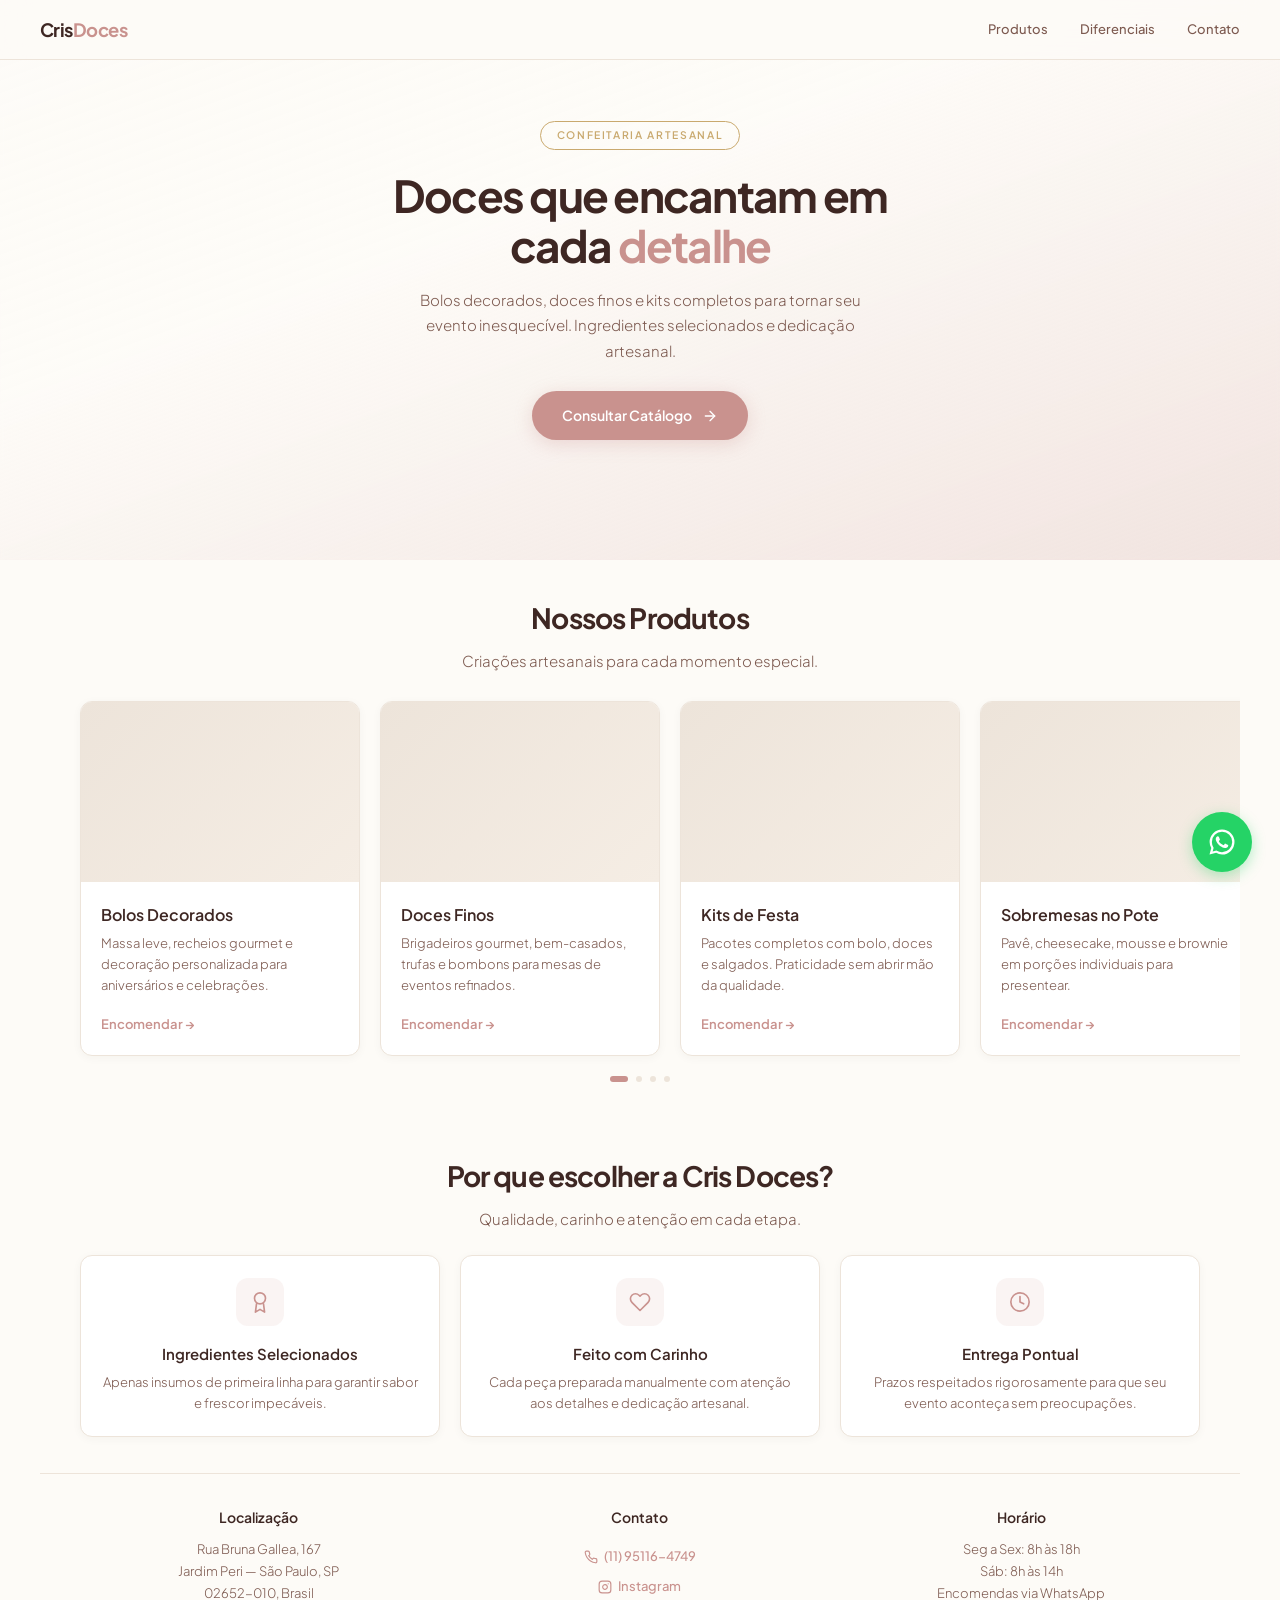
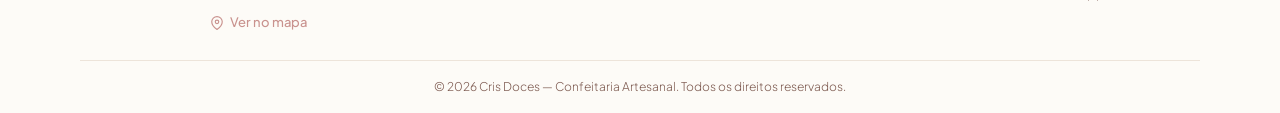
==== cris-doces/index.html @ 8bf7bf31 "feat: landing pages para 4 negócios com deploy Netlify multi-subdomínio - Cris Doces (confeitaria), " ====
<!DOCTYPE html>
<html lang="pt-BR">
<head>
  <meta charset="UTF-8">
  <meta name="viewport" content="width=device-width, initial-scale=1.0">
  <title>Cris Doces — Confeitaria Fina & Artesanal</title>
  <link rel="icon" type="image/svg+xml" href="favicon.svg">
  <meta name="description" content="Bolos decorados, doces finos e kits de festa artesanais. Encomende pelo WhatsApp.">
  <link rel="stylesheet" href="../assets/css/base.css">
  <link rel="stylesheet" href="style.css">
</head>
<body>

  <!-- Header -->
  <header class="cd-header">
    <a href="#" class="cd-logo">Cris<span>Doces</span></a>
    <nav class="cd-nav">
      <a href="#produtos">Produtos</a>
      <a href="#diferenciais">Diferenciais</a>
      <a href="#contato">Contato</a>
    </nav>
    <button class="cd-menu-toggle" aria-label="Menu">
      <span></span><span></span><span></span>
    </button>
  </header>

  <!-- Hero -->
  <section class="cd-hero">
    <div class="cd-hero-bg"></div>
    <div class="cd-hero-overlay"></div>
    <div class="cd-hero-content">
      <span class="cd-hero-tag hero-tag-anim">Confeitaria Artesanal</span>
      <h1 class="hero-title-anim">Doces que encantam em cada <em>detalhe</em></h1>
      <p class="hero-desc-anim">Bolos decorados, doces finos e kits completos para tornar seu evento inesquecível. Ingredientes selecionados e dedicação artesanal.</p>
      <a href="https://wa.me/5511951164749?text=Ol%C3%A1!%20Gostaria%20de%20consultar%20o%20cat%C3%A1logo%20de%20doces%20para%20um%20evento." class="cd-btn hero-cta-anim">
        Consultar Catálogo
        <svg width="16" height="16" viewBox="0 0 24 24" fill="none" stroke="currentColor" stroke-width="2" stroke-linecap="round" stroke-linejoin="round"><path d="M5 12h14"/><path d="m12 5 7 7-7 7"/></svg>
      </a>
    </div>
  </section>

  <!-- Produtos -->
  <section class="cd-section" id="produtos">
    <div class="cd-section-header reveal">
      <h2>Nossos Produtos</h2>
      <p>Criações artesanais para cada momento especial.</p>
    </div>
    <div class="cd-carousel reveal-stagger">

      <article class="cd-card reveal-child">
        <div class="cd-card-img" role="img" aria-label="Bolo decorado"></div>
        <div class="cd-card-body">
          <h3>Bolos Decorados</h3>
          <p>Massa leve, recheios gourmet e decoração personalizada para aniversários e celebrações.</p>
          <a href="https://wa.me/5511951164749?text=Ol%C3%A1!%20Quero%20saber%20mais%20sobre%20bolos%20decorados." class="cd-card-cta">Encomendar &rarr;</a>
        </div>
      </article>

      <article class="cd-card reveal-child">
        <div class="cd-card-img" role="img" aria-label="Doces finos"></div>
        <div class="cd-card-body">
          <h3>Doces Finos</h3>
          <p>Brigadeiros gourmet, bem-casados, trufas e bombons para mesas de eventos refinados.</p>
          <a href="https://wa.me/5511951164749?text=Ol%C3%A1!%20Quero%20saber%20mais%20sobre%20doces%20finos." class="cd-card-cta">Encomendar &rarr;</a>
        </div>
      </article>

      <article class="cd-card reveal-child">
        <div class="cd-card-img" role="img" aria-label="Kit festa"></div>
        <div class="cd-card-body">
          <h3>Kits de Festa</h3>
          <p>Pacotes completos com bolo, doces e salgados. Praticidade sem abrir mão da qualidade.</p>
          <a href="https://wa.me/5511951164749?text=Ol%C3%A1!%20Quero%20saber%20mais%20sobre%20kits%20de%20festa." class="cd-card-cta">Encomendar &rarr;</a>
        </div>
      </article>

      <article class="cd-card reveal-child">
        <div class="cd-card-img" role="img" aria-label="Sobremesas no pote"></div>
        <div class="cd-card-body">
          <h3>Sobremesas no Pote</h3>
          <p>Pavê, cheesecake, mousse e brownie em porções individuais para presentear.</p>
          <a href="https://wa.me/5511951164749?text=Ol%C3%A1!%20Quero%20saber%20mais%20sobre%20sobremesas%20no%20pote." class="cd-card-cta">Encomendar &rarr;</a>
        </div>
      </article>

    </div>
    <div class="cd-carousel-dots"><span></span><span></span><span></span><span></span></div>
  </section>

  <!-- Diferenciais -->
  <section class="cd-section" id="diferenciais">
    <div class="cd-section-header reveal">
      <h2>Por que escolher a Cris Doces?</h2>
      <p>Qualidade, carinho e atenção em cada etapa.</p>
    </div>
    <div class="cd-diff-row reveal-stagger">

      <div class="cd-diff-item reveal-child">
        <div class="cd-diff-icon">
          <!-- Award / Qualidade -->
          <svg viewBox="0 0 24 24"><circle cx="12" cy="8" r="6"/><path d="M8.21 13.89 7 23l5-3 5 3-1.21-9.12"/></svg>
        </div>
        <h3>Ingredientes Selecionados</h3>
        <p>Apenas insumos de primeira linha para garantir sabor e frescor impecáveis.</p>
      </div>

      <div class="cd-diff-item reveal-child">
        <div class="cd-diff-icon">
          <!-- Heart / Carinho -->
          <svg viewBox="0 0 24 24"><path d="M20.84 4.61a5.5 5.5 0 0 0-7.78 0L12 5.67l-1.06-1.06a5.5 5.5 0 0 0-7.78 7.78l1.06 1.06L12 21.23l7.78-7.78 1.06-1.06a5.5 5.5 0 0 0 0-7.78z"/></svg>
        </div>
        <h3>Feito com Carinho</h3>
        <p>Cada peça preparada manualmente com atenção aos detalhes e dedicação artesanal.</p>
      </div>

      <div class="cd-diff-item reveal-child">
        <div class="cd-diff-icon">
          <!-- Clock / Pontualidade -->
          <svg viewBox="0 0 24 24"><circle cx="12" cy="12" r="10"/><polyline points="12 6 12 12 16 14"/></svg>
        </div>
        <h3>Entrega Pontual</h3>
        <p>Prazos respeitados rigorosamente para que seu evento aconteça sem preocupações.</p>
      </div>

    </div>
  </section>

  <!-- Footer -->
  <footer class="cd-footer reveal" id="contato">
    <div class="cd-footer-grid">
      <div class="cd-footer-col">
        <h4>Localização</h4>
        <p>Rua Bruna Gallea, 167<br>Jardim Peri — São Paulo, SP<br>02652-010, Brasil</p>
        <a href="https://www.google.com/maps/search/?api=1&query=Rua+Bruna+Gallea+167+Jardim+Peri+São+Paulo+SP" target="_blank" rel="noopener noreferrer" class="cd-footer-link">
          <svg width="14" height="14" viewBox="0 0 24 24" fill="none" stroke="currentColor" stroke-width="2" stroke-linecap="round" stroke-linejoin="round"><path d="M21 10c0 7-9 13-9 13s-9-6-9-13a9 9 0 0 1 18 0z"/><circle cx="12" cy="10" r="3"/></svg>
          Ver no mapa
        </a>
      </div>
      <div class="cd-footer-col">
        <h4>Contato</h4>
        <a href="https://wa.me/5511951164749?text=Ol%C3%A1!%20Gostaria%20de%20consultar%20o%20cat%C3%A1logo%20de%20doces." class="cd-footer-link">
          <svg width="14" height="14" viewBox="0 0 24 24" fill="none" stroke="currentColor" stroke-width="2" stroke-linecap="round" stroke-linejoin="round"><path d="M22 16.92v3a2 2 0 0 1-2.18 2 19.79 19.79 0 0 1-8.63-3.07 19.5 19.5 0 0 1-6-6 19.79 19.79 0 0 1-3.07-8.67A2 2 0 0 1 4.11 2h3a2 2 0 0 1 2 1.72c.127.96.361 1.903.7 2.81a2 2 0 0 1-.45 2.11L8.09 9.91a16 16 0 0 0 6 6l1.27-1.27a2 2 0 0 1 2.11-.45c.907.339 1.85.573 2.81.7A2 2 0 0 1 22 16.92z"/></svg>
          (11) 95116-4749
        </a>
        <a href="https://www.instagram.com/" target="_blank" rel="noopener noreferrer" class="cd-footer-link">
          <svg width="14" height="14" viewBox="0 0 24 24" fill="none" stroke="currentColor" stroke-width="2" stroke-linecap="round" stroke-linejoin="round"><rect x="2" y="2" width="20" height="20" rx="5" ry="5"/><path d="M16 11.37A4 4 0 1 1 12.63 8 4 4 0 0 1 16 11.37z"/><line x1="17.5" y1="6.5" x2="17.51" y2="6.5"/></svg>
          Instagram
        </a>
      </div>
      <div class="cd-footer-col">
        <h4>Horário</h4>
        <p>Seg a Sex: 8h às 18h<br>Sáb: 8h às 14h<br>Encomendas via WhatsApp</p>
      </div>
    </div>
    <div class="cd-footer-bottom">
      <p>&copy; 2026 Cris Doces — Confeitaria Artesanal. Todos os direitos reservados.</p>
    </div>
  </footer>

  <!-- WhatsApp FAB -->
  <a href="https://wa.me/5511951164749?text=Ol%C3%A1!%20Gostaria%20de%20consultar%20o%20cat%C3%A1logo%20de%20doces%20para%20um%20evento." class="whatsapp-fab" aria-label="Fale conosco pelo WhatsApp" target="_blank" rel="noopener noreferrer">
    <svg viewBox="0 0 32 32" xmlns="http://www.w3.org/2000/svg"><path d="M16.004 2.667A13.24 13.24 0 0 0 2.78 15.89a13.13 13.13 0 0 0 1.768 6.592L2.667 29.333l7.08-1.854A13.24 13.24 0 0 0 16.004 29.333 13.24 13.24 0 0 0 29.333 16.1 13.24 13.24 0 0 0 16.004 2.667Zm0 24.222a10.77 10.77 0 0 1-5.49-1.504l-.394-.234-4.093 1.073 1.093-3.99-.257-.41a10.74 10.74 0 0 1-1.648-5.733A10.8 10.8 0 0 1 16.004 5.11 10.8 10.8 0 0 1 26.89 16.1a10.8 10.8 0 0 1-10.886 10.789Zm5.975-8.072c-.328-.164-1.94-.957-2.241-1.066-.301-.11-.52-.164-.74.164s-.848 1.066-1.04 1.285c-.191.218-.383.246-.711.082a8.96 8.96 0 0 1-2.638-1.628 9.89 9.89 0 0 1-1.825-2.274c-.191-.328-.02-.505.144-.669.147-.147.328-.383.492-.574.164-.191.218-.328.328-.547.11-.218.055-.41-.027-.574-.082-.164-.74-1.784-1.013-2.442-.267-.642-.538-.555-.74-.565-.191-.01-.41-.012-.629-.012a1.21 1.21 0 0 0-.876.41c-.301.328-1.149 1.122-1.149 2.734s1.176 3.174 1.34 3.392c.164.218 2.314 3.533 5.61 4.954.783.339 1.395.54 1.871.692.786.25 1.501.215 2.067.13.63-.094 1.94-.793 2.214-1.558.273-.766.273-1.422.191-1.558-.082-.137-.301-.218-.629-.383Z"/></svg>
  </a>

<script src="../assets/js/animations.js"></script>
<script>
document.querySelector('.cd-menu-toggle').addEventListener('click',function(){
  document.querySelector('.cd-nav').classList.toggle('open');
});
document.querySelectorAll('.cd-nav a').forEach(function(a){
  a.addEventListener('click',function(){document.querySelector('.cd-nav').classList.remove('open');});
});
</script>
</body>
</html>
---- assets/css/base.css ----
/* ===================================================
   base.css — Reset, utilities, WhatsApp FAB
   =================================================== */

*,
*::before,
*::after {
  margin: 0;
  padding: 0;
  box-sizing: border-box;
}

html {
  font-size: 100%;
  scroll-behavior: smooth;
  -webkit-text-size-adjust: 100%;
}

body {
  min-height: 100vh;
  line-height: 1.6;
  -webkit-font-smoothing: antialiased;
  -moz-osx-font-smoothing: grayscale;
  overflow-x: hidden;
}

img,
picture,
video,
svg {
  display: block;
  max-width: 100%;
  height: auto;
}

a {
  text-decoration: none;
  color: inherit;
}

ul, ol {
  list-style: none;
}

button {
  font: inherit;
  cursor: pointer;
  border: none;
  background: none;
}

/* --- WhatsApp Floating Button --- */
.whatsapp-fab {
  position: fixed;
  bottom: 28px;
  right: 28px;
  z-index: 9999;
  display: flex;
  align-items: center;
  justify-content: center;
  width: 60px;
  height: 60px;
  border-radius: 50%;
  background: #25d366;
  box-shadow:
    0 4px 14px rgba(37, 211, 102, 0.35),
    0 0 0 0 rgba(37, 211, 102, 0.4);
  animation: wpp-pulse 2.5s infinite;
  transition: transform 0.25s ease, box-shadow 0.25s ease;
}

.whatsapp-fab:hover {
  transform: translateY(-3px) scale(1.08);
  box-shadow: 0 8px 24px rgba(37, 211, 102, 0.5);
  animation: none;
}

.whatsapp-fab:active {
  transform: translateY(0) scale(0.96);
}

.whatsapp-fab svg {
  width: 30px;
  height: 30px;
  fill: #fff;
}

@keyframes wpp-pulse {
  0%   { box-shadow: 0 4px 14px rgba(37,211,102,.35), 0 0 0 0 rgba(37,211,102,.4); }
  70%  { box-shadow: 0 4px 14px rgba(37,211,102,.35), 0 0 0 14px rgba(37,211,102,0); }
  100% { box-shadow: 0 4px 14px rgba(37,211,102,.35), 0 0 0 0 rgba(37,211,102,0); }
}

@media (max-width: 480px) {
  .whatsapp-fab {
    bottom: 18px;
    right: 18px;
    width: 52px;
    height: 52px;
  }
  .whatsapp-fab svg {
    width: 26px;
    height: 26px;
  }
}

/* --- Scroll Reveal Animations --- */
.reveal {
  opacity: 0;
  transform: translateY(32px);
  transition: opacity 0.7s cubic-bezier(0.16, 1, 0.3, 1),
              transform 0.7s cubic-bezier(0.16, 1, 0.3, 1);
}

.reveal.visible {
  opacity: 1;
  transform: translateY(0);
}

.reveal-child {
  opacity: 0;
  transform: translateY(24px);
  transition: opacity 0.6s cubic-bezier(0.16, 1, 0.3, 1),
              transform 0.6s cubic-bezier(0.16, 1, 0.3, 1);
}

.reveal-child.visible {
  opacity: 1;
  transform: translateY(0);
}

/* --- Hero Entrance --- */
.hero-animate {
  opacity: 0;
  transform: translateY(40px);
  transition: opacity 1s cubic-bezier(0.16, 1, 0.3, 1),
              transform 1s cubic-bezier(0.16, 1, 0.3, 1);
}

.hero-animate .hero-tag-anim {
  opacity: 0;
  transform: translateY(16px) scale(0.9);
  transition: opacity 0.6s 0.3s cubic-bezier(0.16, 1, 0.3, 1),
              transform 0.6s 0.3s cubic-bezier(0.16, 1, 0.3, 1);
}

.hero-animate .hero-title-anim {
  opacity: 0;
  transform: translateY(20px);
  transition: opacity 0.7s 0.5s cubic-bezier(0.16, 1, 0.3, 1),
              transform 0.7s 0.5s cubic-bezier(0.16, 1, 0.3, 1);
}

.hero-animate .hero-desc-anim {
  opacity: 0;
  transform: translateY(16px);
  transition: opacity 0.7s 0.7s cubic-bezier(0.16, 1, 0.3, 1),
              transform 0.7s 0.7s cubic-bezier(0.16, 1, 0.3, 1);
}

.hero-animate .hero-cta-anim {
  opacity: 0;
  transform: translateY(16px);
  transition: opacity 0.6s 0.9s cubic-bezier(0.16, 1, 0.3, 1),
              transform 0.6s 0.9s cubic-bezier(0.16, 1, 0.3, 1);
}

.hero-visible {
  opacity: 1;
  transform: translateY(0);
}

.hero-visible .hero-tag-anim,
.hero-visible .hero-title-anim,
.hero-visible .hero-desc-anim,
.hero-visible .hero-cta-anim {
  opacity: 1;
  transform: translateY(0) scale(1);
}

/* --- Parallax base --- */
[class*="-hero-bg"] {
  will-change: transform;
  transform: scale(1.05);
}

/* --- Prefers reduced motion --- */
@media (prefers-reduced-motion: reduce) {
  .reveal, .reveal-child, .hero-animate,
  .hero-animate .hero-tag-anim,
  .hero-animate .hero-title-anim,
  .hero-animate .hero-desc-anim,
  .hero-animate .hero-cta-anim {
    opacity: 1 !important;
    transform: none !important;
    transition: none !important;
  }
  [class*="-hero-bg"] { transform: none !important; will-change: auto; }
}
---- cris-doces/style.css ----
/* ===================================================
   Cris Doces — Confeitaria Fina & Artesanal
   Font: Plus Jakarta Sans
   Paleta: creme #FDFBF7 · cacau #3E2723 · rosa #C9928E · dourado #C9A96E
   =================================================== */

@import url('https://fonts.googleapis.com/css2?family=Plus+Jakarta+Sans:wght@300;400;500;600;700&display=swap');

:root {
  --cd-bg:        #FDFBF7;
  --cd-surface:   #FFFFFF;
  --cd-text:      #3E2723;
  --cd-text-soft: #7D5A50;
  --cd-accent:    #C9928E;
  --cd-gold:      #C9A96E;
  --cd-border:    #EDE4DA;
  --cd-radius:    12px;
  --cd-font:      'Plus Jakarta Sans', sans-serif;
}

body {
  font-family: var(--cd-font);
  background: var(--cd-bg);
  color: var(--cd-text);
}

/* ─── Header ─── */
.cd-header {
  position: fixed;
  top: 0;
  left: 0;
  right: 0;
  z-index: 200;
  display: flex;
  align-items: center;
  justify-content: space-between;
  padding: 0 40px;
  height: 60px;
  background: rgba(253, 251, 247, 0.82);
  backdrop-filter: blur(16px);
  -webkit-backdrop-filter: blur(16px);
  border-bottom: 1px solid var(--cd-border);
}

.cd-logo {
  font-size: 1.15rem;
  font-weight: 700;
  letter-spacing: -0.03em;
}

.cd-logo span { color: var(--cd-accent); }

.cd-nav { display: flex; gap: 32px; }

.cd-nav a {
  font-size: 0.8125rem;
  font-weight: 500;
  color: var(--cd-text-soft);
  position: relative;
  transition: color 0.25s;
}

.cd-nav a::after {
  content: '';
  position: absolute;
  left: 0;
  bottom: -4px;
  width: 0;
  height: 2px;
  background: var(--cd-accent);
  border-radius: 1px;
  transition: width 0.3s;
}

.cd-nav a:hover { color: var(--cd-text); }
.cd-nav a:hover::after { width: 100%; }

.cd-menu-toggle {
  display: none;
  flex-direction: column;
  gap: 5px;
}

.cd-menu-toggle span {
  display: block;
  width: 22px;
  height: 2px;
  background: var(--cd-text);
  border-radius: 2px;
}

/* ─── Hero ─── */
.cd-hero {
  position: relative;
  aspect-ratio: 16 / 7;
  min-height: 380px;
  display: flex;
  align-items: center;
  justify-content: center;
  overflow: hidden;
}

.cd-hero-bg {
  position: absolute;
  inset: 0;
  background:
    url('https://images.unsplash.com/photo-1558636508-e0db3814bd1d?w=1600&q=80')
    center / cover no-repeat;
}

.cd-hero-overlay {
  position: absolute;
  inset: 0;
  background: linear-gradient(
    160deg,
    rgba(253, 251, 247, 0.93) 0%,
    rgba(253, 251, 247, 0.80) 40%,
    rgba(201, 146, 142, 0.22) 100%
  );
  backdrop-filter: blur(2px);
}

.cd-hero-content {
  position: relative;
  z-index: 2;
  text-align: center;
  padding: 0 24px;
  max-width: 620px;
}

.cd-hero-tag {
  display: inline-block;
  font-size: 0.65rem;
  font-weight: 600;
  text-transform: uppercase;
  letter-spacing: 0.16em;
  color: var(--cd-gold);
  border: 1px solid var(--cd-gold);
  padding: 5px 16px;
  border-radius: 40px;
  margin-bottom: 20px;
}

.cd-hero-content h1 {
  font-size: clamp(1.6rem, 4.5vw, 2.75rem);
  font-weight: 700;
  line-height: 1.15;
  letter-spacing: -0.04em;
  margin-bottom: 16px;
}

.cd-hero-content h1 em {
  font-style: normal;
  color: var(--cd-accent);
}

.cd-hero-content p {
  font-size: 0.9375rem;
  font-weight: 300;
  color: var(--cd-text-soft);
  line-height: 1.7;
  margin-bottom: 28px;
  max-width: 480px;
  margin-left: auto;
  margin-right: auto;
}

.cd-btn {
  display: inline-flex;
  align-items: center;
  gap: 10px;
  padding: 13px 30px;
  font-size: 0.875rem;
  font-weight: 600;
  font-family: var(--cd-font);
  color: #fff;
  background: var(--cd-accent);
  border-radius: 52px;
  box-shadow: 0 4px 18px rgba(201, 146, 142, 0.3);
  transition: all 0.3s;
}

.cd-btn:hover {
  background: #b57f7a;
  transform: translateY(-2px);
  box-shadow: 0 8px 24px rgba(201, 146, 142, 0.4);
}

.cd-btn svg { transition: transform 0.25s; }
.cd-btn:hover svg { transform: translateX(3px); }

/* ─── Sections ─── */
.cd-section {
  padding: 36px 40px;
  max-width: 1200px;
  margin: 0 auto;
}

.cd-section-header {
  text-align: center;
  margin-bottom: 24px;
}

.cd-section-header h2 {
  font-size: 1.75rem;
  font-weight: 700;
  letter-spacing: -0.03em;
  margin-bottom: 8px;
}

.cd-section-header p {
  font-size: 0.9375rem;
  color: var(--cd-text-soft);
  font-weight: 300;
  max-width: 420px;
  margin: 0 auto;
}

/* ─── Carousel ─── */
.cd-carousel {
  display: flex;
  gap: 20px;
  overflow-x: auto;
  scroll-snap-type: x mandatory;
  scroll-padding-left: 40px;
  padding: 4px 40px 12px;
  margin: 0 -40px;
  -webkit-overflow-scrolling: touch;
  scrollbar-width: none;
}

.cd-carousel::-webkit-scrollbar { display: none; }

.cd-card {
  flex: 0 0 280px;
  scroll-snap-align: start;
  background: var(--cd-surface);
  border: 1px solid var(--cd-border);
  border-radius: var(--cd-radius);
  overflow: hidden;
  box-shadow: 0 2px 10px rgba(62, 39, 35, 0.04);
  transition: box-shadow 0.35s, transform 0.3s;
}

.cd-card:hover {
  box-shadow: 0 10px 36px rgba(62, 39, 35, 0.09);
  transform: translateY(-4px);
}

.cd-card:last-child {
  margin-right: 40px;
}

.cd-card-img {
  width: 100%;
  height: 180px;
  object-fit: cover;
  background: linear-gradient(135deg, #EDE4DA 0%, #F5EDE4 100%);
}

.cd-card-body {
  padding: 20px;
}

.cd-card-body h3 {
  font-size: 1rem;
  font-weight: 600;
  margin-bottom: 6px;
}

.cd-card-body p {
  font-size: 0.8125rem;
  color: var(--cd-text-soft);
  font-weight: 300;
  line-height: 1.6;
  margin-bottom: 14px;
}

.cd-card-cta {
  font-size: 0.8125rem;
  font-weight: 600;
  color: var(--cd-accent);
  display: inline-flex;
  align-items: center;
  gap: 6px;
  transition: gap 0.25s;
}

.cd-card-cta:hover { gap: 12px; }

/* Scroll indicator dots */
.cd-carousel-dots {
  display: flex;
  justify-content: center;
  gap: 8px;
  padding-top: 8px;
}

.cd-carousel-dots span {
  width: 6px;
  height: 6px;
  border-radius: 50%;
  background: var(--cd-border);
}

.cd-carousel-dots span:first-child {
  background: var(--cd-accent);
  width: 18px;
  border-radius: 3px;
}

/* ─── Diferenciais Row ─── */
.cd-diff-row {
  display: flex;
  gap: 20px;
}

.cd-diff-item {
  flex: 1;
  min-width: 0;
  background: var(--cd-surface);
  border: 1px solid var(--cd-border);
  border-radius: var(--cd-radius);
  padding: 22px 20px;
  text-align: center;
  box-shadow: 0 2px 10px rgba(62, 39, 35, 0.04);
  transition: border-color 0.3s, box-shadow 0.3s;
}

.cd-diff-item:hover {
  border-color: var(--cd-accent);
  box-shadow: 0 8px 28px rgba(201, 146, 142, 0.10);
}

.cd-diff-icon {
  display: inline-flex;
  align-items: center;
  justify-content: center;
  width: 48px;
  height: 48px;
  border-radius: 12px;
  background: rgba(201, 146, 142, 0.10);
  margin-bottom: 16px;
}

.cd-diff-icon svg {
  width: 22px;
  height: 22px;
  stroke: var(--cd-accent);
  fill: none;
  stroke-width: 1.8;
  stroke-linecap: round;
  stroke-linejoin: round;
}

.cd-diff-item h3 {
  font-size: 0.9375rem;
  font-weight: 600;
  margin-bottom: 6px;
}

.cd-diff-item p {
  font-size: 0.8125rem;
  color: var(--cd-text-soft);
  font-weight: 300;
  line-height: 1.6;
}

/* ─── Footer ─── */
.cd-footer {
  padding: 32px 40px 0;
  max-width: 1200px;
  margin: 0 auto;
  border-top: 1px solid var(--cd-border);
}

.cd-footer-grid {
  display: grid;
  grid-template-columns: repeat(3, 1fr);
  gap: 24px;
  padding-bottom: 24px;
  border-bottom: 1px solid var(--cd-border);
  text-align: center;
}

.cd-footer-col h4 {
  font-size: 0.875rem;
  font-weight: 600;
  margin-bottom: 10px;
}

.cd-footer-col p {
  font-size: 0.8125rem;
  color: var(--cd-text-soft);
  font-weight: 300;
  line-height: 1.7;
}

.cd-footer-link {
  display: inline-flex;
  align-items: center;
  gap: 6px;
  font-size: 0.8125rem;
  font-weight: 500;
  color: var(--cd-accent);
  margin-top: 8px;
  transition: gap 0.2s;
}

.cd-footer-link:hover { gap: 10px; }

.cd-footer-col .cd-footer-link + .cd-footer-link { margin-top: 6px; display: flex; justify-content: center; }

.cd-footer-bottom {
  text-align: center;
  padding: 16px 0;
  font-size: 0.75rem;
  color: var(--cd-text-soft);
  font-weight: 300;
}

@media (max-width: 768px) {
  .cd-footer { padding: 24px 16px 0; }
  .cd-footer-grid { grid-template-columns: 1fr; gap: 20px; }
}

/* ─── Responsivo ─── */
@media (max-width: 900px) {
  .cd-header { padding: 0 20px; }
  .cd-diff-row { flex-direction: column; }
  .cd-section { padding: 32px 20px; }
  .cd-carousel { scroll-padding-left: 20px; padding-left: 20px; padding-right: 20px; margin: 0 -20px; }
  .cd-card:last-child { margin-right: 20px; }
}

@media (max-width: 768px) {
  .cd-nav {
    display: none;
    position: absolute;
    top: 60px;
    left: 0;
    right: 0;
    flex-direction: column;
    background: rgba(253, 251, 247, 0.97);
    backdrop-filter: blur(16px);
    -webkit-backdrop-filter: blur(16px);
    border-bottom: 1px solid var(--cd-border);
    padding: 16px 24px;
    gap: 16px;
  }
  .cd-nav.open { display: flex; }
  .cd-menu-toggle { display: flex; }

  .cd-hero {
    aspect-ratio: auto;
    min-height: 0;
    padding: 100px 20px 48px;
  }

  .cd-hero-content h1 { font-size: 1.5rem; }
  .cd-hero-content p { font-size: 0.875rem; margin-bottom: 20px; }
  .cd-btn { padding: 12px 26px; font-size: 0.8125rem; }

  .cd-section { padding: 28px 16px; }
  .cd-section-header { margin-bottom: 20px; }
  .cd-section-header h2 { font-size: 1.4rem; }
  .cd-card { flex: 0 0 calc(100vw - 48px); }
  .cd-card-img { height: 150px; }
  .cd-carousel { scroll-padding-left: 16px; padding-left: 16px; padding-right: 16px; margin: 0 -16px; gap: 14px; }
  .cd-card:last-child { margin-right: 16px; }
}

@media (max-width: 400px) {
  .cd-header { padding: 0 16px; height: 56px; }
  .cd-hero { padding: 88px 16px 40px; }
  .cd-hero-content h1 { font-size: 1.3rem; }
  .cd-hero-content p { font-size: 0.8125rem; }
  .cd-hero-tag { font-size: 0.6rem; padding: 4px 12px; }
  .cd-btn { padding: 11px 22px; font-size: 0.75rem; }
  .cd-section { padding: 24px 14px; }
  .cd-card { flex: 0 0 calc(100vw - 40px); }
  .cd-card-img { height: 130px; }
  .cd-card-body { padding: 16px; }
}
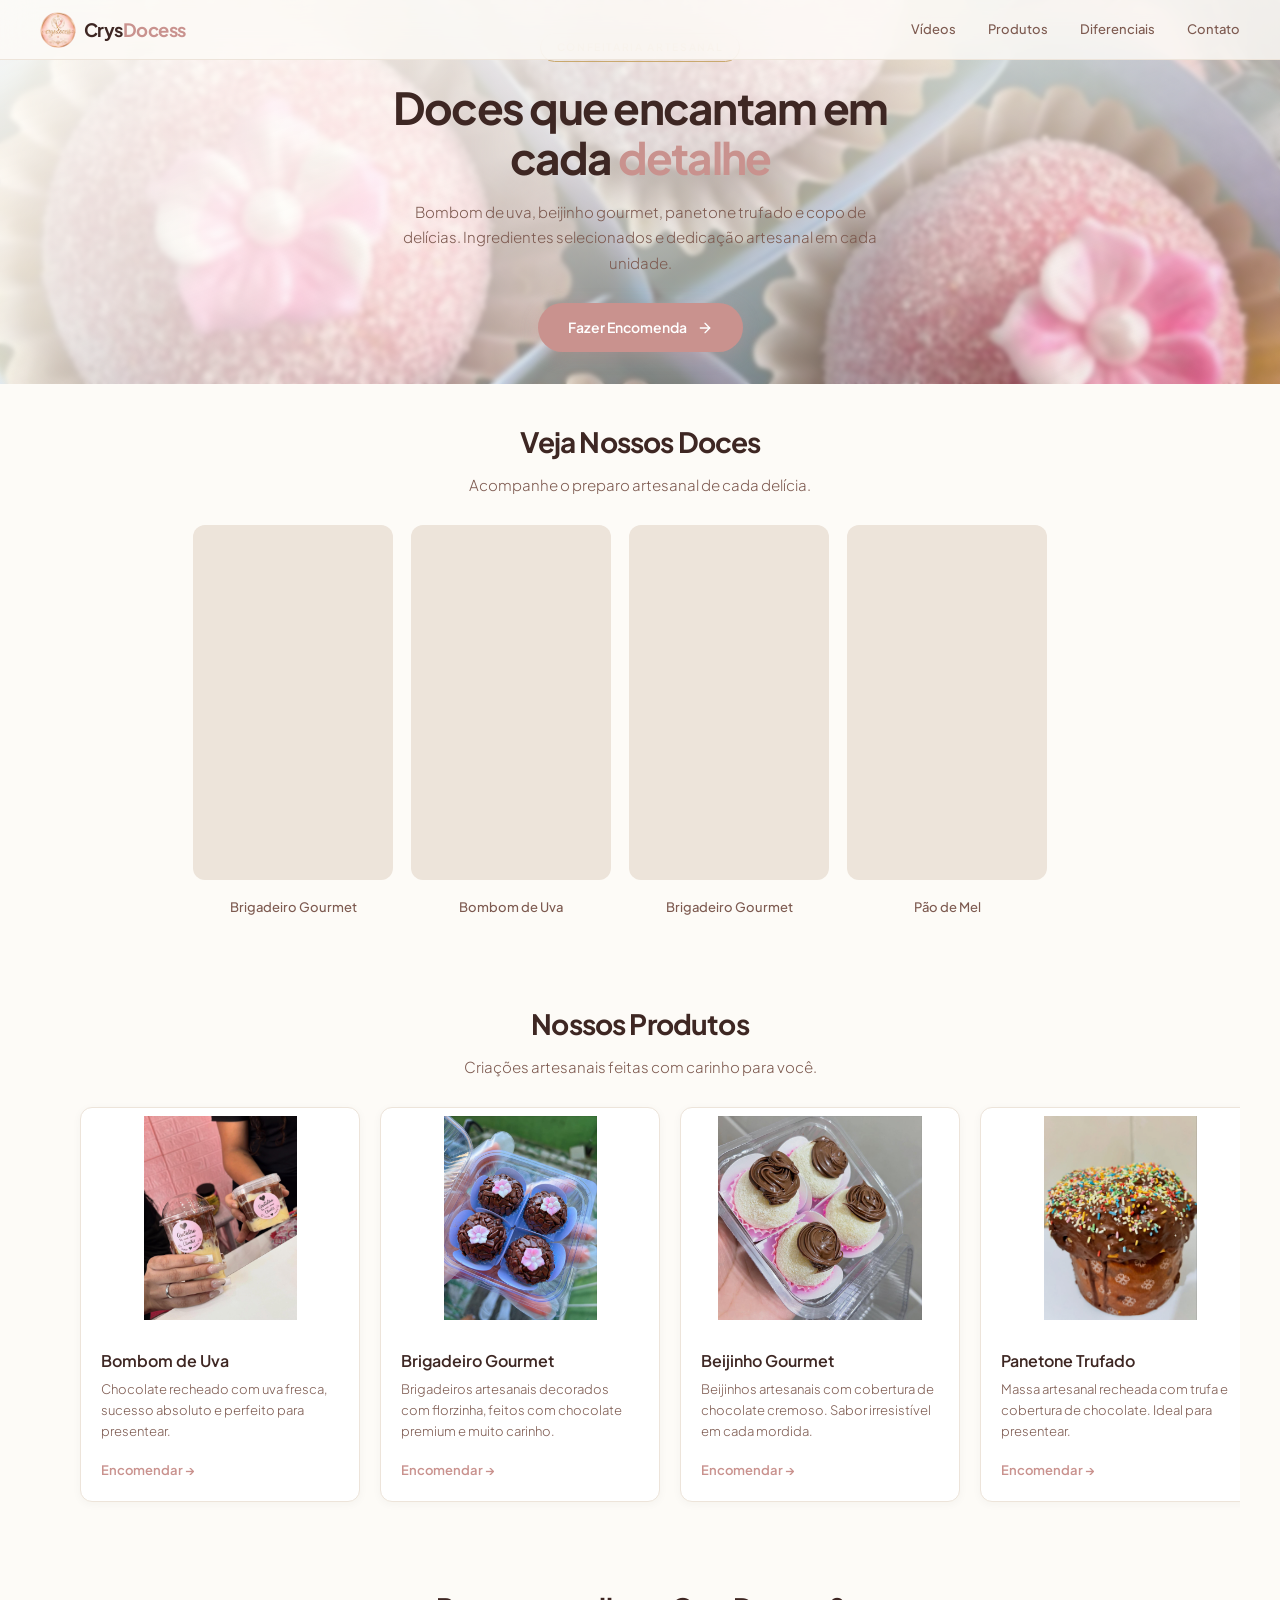
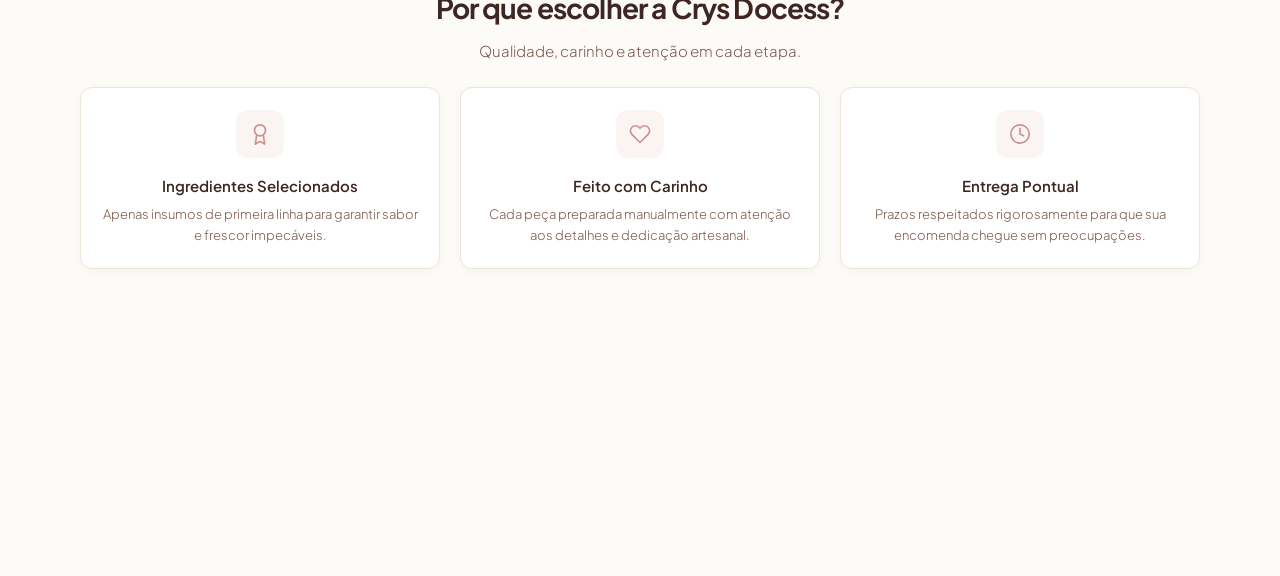
==== commit a7b9123a: "feat: reestruturar pastas, adicionar sliders/vídeos, otimizar hero e FAB - Reorganizar estrutura: cs" ====
--- a/cris-doces/index.html
+++ b/cris-doces/index.html
@@ -3,18 +3,20 @@
 <head>
   <meta charset="UTF-8">
   <meta name="viewport" content="width=device-width, initial-scale=1.0">
-  <title>Cris Doces — Confeitaria Fina & Artesanal</title>
-  <link rel="icon" type="image/svg+xml" href="favicon.svg">
-  <meta name="description" content="Bolos decorados, doces finos e kits de festa artesanais. Encomende pelo WhatsApp.">
+  <title>Crys Docess — Confeitaria Fina & Artesanal</title>
+  <link rel="icon" type="image/jpeg" href="img/logo.jpg">
+  <meta name="description" content="Bombom de uva, beijinho gourmet, panetone trufado e copo de delícias. Doces artesanais sob encomenda pelo WhatsApp.">
+  <script src="../assets/js/gate.js"></script>
   <link rel="stylesheet" href="../assets/css/base.css">
-  <link rel="stylesheet" href="style.css">
+  <link rel="stylesheet" href="css/style.css">
 </head>
 <body>
 
   <!-- Header -->
   <header class="cd-header">
-    <a href="#" class="cd-logo">Cris<span>Doces</span></a>
+    <a href="#" class="cd-logo"><img src="img/logo.jpg" alt="Crys Docess" class="cd-logo-img"><span class="cd-logo-text">Crys<span>Docess</span></span></a>
     <nav class="cd-nav">
+      <a href="#videos">Vídeos</a>
       <a href="#produtos">Produtos</a>
       <a href="#diferenciais">Diferenciais</a>
       <a href="#contato">Contato</a>
@@ -31,11 +33,42 @@
     <div class="cd-hero-content">
       <span class="cd-hero-tag hero-tag-anim">Confeitaria Artesanal</span>
       <h1 class="hero-title-anim">Doces que encantam em cada <em>detalhe</em></h1>
-      <p class="hero-desc-anim">Bolos decorados, doces finos e kits completos para tornar seu evento inesquecível. Ingredientes selecionados e dedicação artesanal.</p>
-      <a href="https://wa.me/5511951164749?text=Ol%C3%A1!%20Gostaria%20de%20consultar%20o%20cat%C3%A1logo%20de%20doces%20para%20um%20evento." class="cd-btn hero-cta-anim">
-        Consultar Catálogo
+      <p class="hero-desc-anim">Bombom de uva, beijinho gourmet, panetone trufado e copo de delícias. Ingredientes selecionados e dedicação artesanal em cada unidade.</p>
+      <a href="https://wa.me/5511951164749?text=Ol%C3%A1!%20Gostaria%20de%20fazer%20uma%20encomenda%20de%20doces." class="cd-btn hero-cta-anim">
+        Fazer Encomenda
         <svg width="16" height="16" viewBox="0 0 24 24" fill="none" stroke="currentColor" stroke-width="2" stroke-linecap="round" stroke-linejoin="round"><path d="M5 12h14"/><path d="m12 5 7 7-7 7"/></svg>
       </a>
+    </div>
+  </section>
+
+  <!-- Vídeos -->
+  <section class="cd-section" id="videos">
+    <div class="cd-section-header reveal">
+      <h2>Veja Nossos Doces</h2>
+      <p>Acompanhe o preparo artesanal de cada delícia.</p>
+    </div>
+    <div class="cd-videos reveal-stagger">
+
+      <div class="cd-video reveal-child">
+        <iframe src="https://www.youtube.com/embed/0udp2c1Vgzw" title="Brigadeiro Gourmet" allow="accelerometer; autoplay; clipboard-write; encrypted-media; gyroscope; picture-in-picture" allowfullscreen></iframe>
+        <span class="cd-video-label">Brigadeiro Gourmet</span>
+      </div>
+
+      <div class="cd-video reveal-child">
+        <iframe src="https://www.youtube.com/embed/eLWP2tI49Hs" title="Bombom de Uva" loading="lazy" allow="accelerometer; autoplay; clipboard-write; encrypted-media; gyroscope; picture-in-picture" allowfullscreen></iframe>
+        <span class="cd-video-label">Bombom de Uva</span>
+      </div>
+
+      <div class="cd-video reveal-child">
+        <iframe src="https://www.youtube.com/embed/DBY2w5030cw" title="Brigadeiro Gourmet" loading="lazy" allow="accelerometer; autoplay; clipboard-write; encrypted-media; gyroscope; picture-in-picture" allowfullscreen></iframe>
+        <span class="cd-video-label">Brigadeiro Gourmet</span>
+      </div>
+
+      <div class="cd-video reveal-child">
+        <iframe src="https://www.youtube.com/embed/8nIrGBagGLY" title="Pão de Mel" loading="lazy" allow="accelerometer; autoplay; clipboard-write; encrypted-media; gyroscope; picture-in-picture" allowfullscreen></iframe>
+        <span class="cd-video-label">Pão de Mel</span>
+      </div>
+
     </div>
   </section>
 
@@ -43,54 +76,63 @@
   <section class="cd-section" id="produtos">
     <div class="cd-section-header reveal">
       <h2>Nossos Produtos</h2>
-      <p>Criações artesanais para cada momento especial.</p>
+      <p>Criações artesanais feitas com carinho para você.</p>
     </div>
     <div class="cd-carousel reveal-stagger">
 
       <article class="cd-card reveal-child">
-        <div class="cd-card-img" role="img" aria-label="Bolo decorado"></div>
-        <div class="cd-card-body">
-          <h3>Bolos Decorados</h3>
-          <p>Massa leve, recheios gourmet e decoração personalizada para aniversários e celebrações.</p>
-          <a href="https://wa.me/5511951164749?text=Ol%C3%A1!%20Quero%20saber%20mais%20sobre%20bolos%20decorados." class="cd-card-cta">Encomendar &rarr;</a>
-        </div>
-      </article>
-
-      <article class="cd-card reveal-child">
-        <div class="cd-card-img" role="img" aria-label="Doces finos"></div>
-        <div class="cd-card-body">
-          <h3>Doces Finos</h3>
-          <p>Brigadeiros gourmet, bem-casados, trufas e bombons para mesas de eventos refinados.</p>
-          <a href="https://wa.me/5511951164749?text=Ol%C3%A1!%20Quero%20saber%20mais%20sobre%20doces%20finos." class="cd-card-cta">Encomendar &rarr;</a>
-        </div>
-      </article>
-
-      <article class="cd-card reveal-child">
-        <div class="cd-card-img" role="img" aria-label="Kit festa"></div>
-        <div class="cd-card-body">
-          <h3>Kits de Festa</h3>
-          <p>Pacotes completos com bolo, doces e salgados. Praticidade sem abrir mão da qualidade.</p>
-          <a href="https://wa.me/5511951164749?text=Ol%C3%A1!%20Quero%20saber%20mais%20sobre%20kits%20de%20festa." class="cd-card-cta">Encomendar &rarr;</a>
-        </div>
-      </article>
-
-      <article class="cd-card reveal-child">
-        <div class="cd-card-img" role="img" aria-label="Sobremesas no pote"></div>
-        <div class="cd-card-body">
-          <h3>Sobremesas no Pote</h3>
-          <p>Pavê, cheesecake, mousse e brownie em porções individuais para presentear.</p>
-          <a href="https://wa.me/5511951164749?text=Ol%C3%A1!%20Quero%20saber%20mais%20sobre%20sobremesas%20no%20pote." class="cd-card-cta">Encomendar &rarr;</a>
-        </div>
-      </article>
-
-    </div>
-    <div class="cd-carousel-dots"><span></span><span></span><span></span><span></span></div>
+        <div class="cd-card-img" role="img" aria-label="Bombom de uva"></div>
+        <div class="cd-card-body">
+          <h3>Bombom de Uva</h3>
+          <p>Chocolate recheado com uva fresca, sucesso absoluto e perfeito para presentear.</p>
+          <a href="https://wa.me/5511951164749?text=Ol%C3%A1!%20Quero%20saber%20mais%20sobre%20bombom%20de%20uva." class="cd-card-cta">Encomendar &rarr;</a>
+        </div>
+      </article>
+
+      <article class="cd-card reveal-child">
+        <div class="cd-card-img" role="img" aria-label="Brigadeiro gourmet"></div>
+        <div class="cd-card-body">
+          <h3>Brigadeiro Gourmet</h3>
+          <p>Brigadeiros artesanais decorados com florzinha, feitos com chocolate premium e muito carinho.</p>
+          <a href="https://wa.me/5511951164749?text=Ol%C3%A1!%20Quero%20saber%20mais%20sobre%20brigadeiro%20gourmet." class="cd-card-cta">Encomendar &rarr;</a>
+        </div>
+      </article>
+
+      <article class="cd-card reveal-child">
+        <div class="cd-card-img" role="img" aria-label="Beijinho gourmet"></div>
+        <div class="cd-card-body">
+          <h3>Beijinho Gourmet</h3>
+          <p>Beijinhos artesanais com cobertura de chocolate cremoso. Sabor irresistível em cada mordida.</p>
+          <a href="https://wa.me/5511951164749?text=Ol%C3%A1!%20Quero%20saber%20mais%20sobre%20beijinho%20gourmet." class="cd-card-cta">Encomendar &rarr;</a>
+        </div>
+      </article>
+
+      <article class="cd-card reveal-child">
+        <div class="cd-card-img" role="img" aria-label="Panetone trufado"></div>
+        <div class="cd-card-body">
+          <h3>Panetone Trufado</h3>
+          <p>Massa artesanal recheada com trufa e cobertura de chocolate. Ideal para presentear.</p>
+          <a href="https://wa.me/5511951164749?text=Ol%C3%A1!%20Quero%20saber%20mais%20sobre%20panetone%20trufado." class="cd-card-cta">Encomendar &rarr;</a>
+        </div>
+      </article>
+
+      <article class="cd-card reveal-child">
+        <div class="cd-card-img" role="img" aria-label="Copo de delícias"></div>
+        <div class="cd-card-body">
+          <h3>Copo de Delícias</h3>
+          <p>Camadas generosas de chocolate e creme no copo, prontas para saborear. Perfeito para presentear.</p>
+          <a href="https://wa.me/5511951164749?text=Ol%C3%A1!%20Quero%20saber%20mais%20sobre%20copo%20de%20del%C3%ADcias." class="cd-card-cta">Encomendar &rarr;</a>
+        </div>
+      </article>
+
+    </div>
+    <div class="cd-carousel-dots"><span></span><span></span><span></span><span></span><span></span></div>
   </section>
 
   <!-- Diferenciais -->
   <section class="cd-section" id="diferenciais">
     <div class="cd-section-header reveal">
-      <h2>Por que escolher a Cris Doces?</h2>
+      <h2>Por que escolher a Crys Docess?</h2>
       <p>Qualidade, carinho e atenção em cada etapa.</p>
     </div>
     <div class="cd-diff-row reveal-stagger">
@@ -119,7 +161,7 @@
           <svg viewBox="0 0 24 24"><circle cx="12" cy="12" r="10"/><polyline points="12 6 12 12 16 14"/></svg>
         </div>
         <h3>Entrega Pontual</h3>
-        <p>Prazos respeitados rigorosamente para que seu evento aconteça sem preocupações.</p>
+        <p>Prazos respeitados rigorosamente para que sua encomenda chegue sem preocupações.</p>
       </div>
 
     </div>
@@ -142,9 +184,9 @@
           <svg width="14" height="14" viewBox="0 0 24 24" fill="none" stroke="currentColor" stroke-width="2" stroke-linecap="round" stroke-linejoin="round"><path d="M22 16.92v3a2 2 0 0 1-2.18 2 19.79 19.79 0 0 1-8.63-3.07 19.5 19.5 0 0 1-6-6 19.79 19.79 0 0 1-3.07-8.67A2 2 0 0 1 4.11 2h3a2 2 0 0 1 2 1.72c.127.96.361 1.903.7 2.81a2 2 0 0 1-.45 2.11L8.09 9.91a16 16 0 0 0 6 6l1.27-1.27a2 2 0 0 1 2.11-.45c.907.339 1.85.573 2.81.7A2 2 0 0 1 22 16.92z"/></svg>
           (11) 95116-4749
         </a>
-        <a href="https://www.instagram.com/" target="_blank" rel="noopener noreferrer" class="cd-footer-link">
+        <a href="https://www.instagram.com/crys.docess?igsh=MXhsM2FiZXRyMGtseQ==" target="_blank" rel="noopener noreferrer" class="cd-footer-link">
           <svg width="14" height="14" viewBox="0 0 24 24" fill="none" stroke="currentColor" stroke-width="2" stroke-linecap="round" stroke-linejoin="round"><rect x="2" y="2" width="20" height="20" rx="5" ry="5"/><path d="M16 11.37A4 4 0 1 1 12.63 8 4 4 0 0 1 16 11.37z"/><line x1="17.5" y1="6.5" x2="17.51" y2="6.5"/></svg>
-          Instagram
+          @crys.docess
         </a>
       </div>
       <div class="cd-footer-col">
@@ -153,12 +195,12 @@
       </div>
     </div>
     <div class="cd-footer-bottom">
-      <p>&copy; 2026 Cris Doces — Confeitaria Artesanal. Todos os direitos reservados.</p>
+      <p>&copy; 2026 Crys Docess — Confeitaria Artesanal. Todos os direitos reservados.</p>
     </div>
   </footer>
 
   <!-- WhatsApp FAB -->
-  <a href="https://wa.me/5511951164749?text=Ol%C3%A1!%20Gostaria%20de%20consultar%20o%20cat%C3%A1logo%20de%20doces%20para%20um%20evento." class="whatsapp-fab" aria-label="Fale conosco pelo WhatsApp" target="_blank" rel="noopener noreferrer">
+  <a href="https://wa.me/5511951164749?text=Ol%C3%A1!%20Gostaria%20de%20fazer%20uma%20encomenda%20de%20doces." class="whatsapp-fab" aria-label="Fale conosco pelo WhatsApp" target="_blank" rel="noopener noreferrer">
     <svg viewBox="0 0 32 32" xmlns="http://www.w3.org/2000/svg"><path d="M16.004 2.667A13.24 13.24 0 0 0 2.78 15.89a13.13 13.13 0 0 0 1.768 6.592L2.667 29.333l7.08-1.854A13.24 13.24 0 0 0 16.004 29.333 13.24 13.24 0 0 0 29.333 16.1 13.24 13.24 0 0 0 16.004 2.667Zm0 24.222a10.77 10.77 0 0 1-5.49-1.504l-.394-.234-4.093 1.073 1.093-3.99-.257-.41a10.74 10.74 0 0 1-1.648-5.733A10.8 10.8 0 0 1 16.004 5.11 10.8 10.8 0 0 1 26.89 16.1a10.8 10.8 0 0 1-10.886 10.789Zm5.975-8.072c-.328-.164-1.94-.957-2.241-1.066-.301-.11-.52-.164-.74.164s-.848 1.066-1.04 1.285c-.191.218-.383.246-.711.082a8.96 8.96 0 0 1-2.638-1.628 9.89 9.89 0 0 1-1.825-2.274c-.191-.328-.02-.505.144-.669.147-.147.328-.383.492-.574.164-.191.218-.328.328-.547.11-.218.055-.41-.027-.574-.082-.164-.74-1.784-1.013-2.442-.267-.642-.538-.555-.74-.565-.191-.01-.41-.012-.629-.012a1.21 1.21 0 0 0-.876.41c-.301.328-1.149 1.122-1.149 2.734s1.176 3.174 1.34 3.392c.164.218 2.314 3.533 5.61 4.954.783.339 1.395.54 1.871.692.786.25 1.501.215 2.067.13.63-.094 1.94-.793 2.214-1.558.273-.766.273-1.422.191-1.558-.082-.137-.301-.218-.629-.383Z"/></svg>
   </a>
 
--- a/assets/css/base.css
+++ b/assets/css/base.css
@@ -66,7 +66,14 @@
     0 4px 14px rgba(37, 211, 102, 0.35),
     0 0 0 0 rgba(37, 211, 102, 0.4);
   animation: wpp-pulse 2.5s infinite;
-  transition: transform 0.25s ease, box-shadow 0.25s ease;
+  transition: transform 0.25s ease, box-shadow 0.25s ease, opacity 0.4s ease;
+  opacity: 0;
+  pointer-events: none;
+}
+
+.whatsapp-fab.fab-visible {
+  opacity: 1;
+  pointer-events: auto;
 }
 
 .whatsapp-fab:hover {
--- a/cris-doces/css/style.css
+++ b/cris-doces/css/style.css
@@ -0,0 +1,562 @@
+/* ===================================================
+   Crys Docess — Confeitaria Fina & Artesanal
+   Font: Plus Jakarta Sans
+   Paleta: creme #FDFBF7 · cacau #3E2723 · rosa #C9928E · dourado #C9A96E
+   =================================================== */
+
+@import url('https://fonts.googleapis.com/css2?family=Plus+Jakarta+Sans:wght@300;400;500;600;700&display=swap');
+
+:root {
+  --cd-bg:        #FDFBF7;
+  --cd-surface:   #FFFFFF;
+  --cd-text:      #3E2723;
+  --cd-text-soft: #7D5A50;
+  --cd-accent:    #C9928E;
+  --cd-gold:      #C9A96E;
+  --cd-border:    #EDE4DA;
+  --cd-radius:    12px;
+  --cd-font:      'Plus Jakarta Sans', sans-serif;
+}
+
+body {
+  font-family: var(--cd-font);
+  background: var(--cd-bg);
+  color: var(--cd-text);
+}
+
+/* ─── Header ─── */
+.cd-header {
+  position: fixed;
+  top: 0;
+  left: 0;
+  right: 0;
+  z-index: 200;
+  display: flex;
+  align-items: center;
+  justify-content: space-between;
+  padding: 0 40px;
+  height: 60px;
+  background: rgba(253, 251, 247, 0.82);
+  backdrop-filter: blur(16px);
+  -webkit-backdrop-filter: blur(16px);
+  border-bottom: 1px solid var(--cd-border);
+}
+
+.cd-logo {
+  font-size: 1.15rem;
+  font-weight: 700;
+  letter-spacing: -0.03em;
+  display: flex;
+  align-items: center;
+  gap: 8px;
+  white-space: nowrap;
+}
+
+.cd-logo-img {
+  width: 36px;
+  height: 36px;
+  border-radius: 50%;
+  object-fit: cover;
+}
+
+.cd-logo-text span { color: var(--cd-accent); }
+
+.cd-nav { display: flex; gap: 32px; }
+
+.cd-nav a {
+  font-size: 0.8125rem;
+  font-weight: 500;
+  color: var(--cd-text-soft);
+  position: relative;
+  transition: color 0.25s;
+}
+
+.cd-nav a::after {
+  content: '';
+  position: absolute;
+  left: 0;
+  bottom: -4px;
+  width: 0;
+  height: 2px;
+  background: var(--cd-accent);
+  border-radius: 1px;
+  transition: width 0.3s;
+}
+
+.cd-nav a:hover { color: var(--cd-text); }
+.cd-nav a:hover::after { width: 100%; }
+
+.cd-menu-toggle {
+  display: none;
+  flex-direction: column;
+  gap: 5px;
+}
+
+.cd-menu-toggle span {
+  display: block;
+  width: 22px;
+  height: 2px;
+  background: var(--cd-text);
+  border-radius: 2px;
+}
+
+/* ─── Hero ─── */
+.cd-hero {
+  position: relative;
+  height: clamp(380px, 30vw, 520px);
+  display: flex;
+  align-items: center;
+  justify-content: center;
+  overflow: hidden;
+}
+
+.cd-hero-bg {
+  position: absolute;
+  inset: 0;
+  background:
+    url('../img/hero1.jpeg')
+    center / cover no-repeat;
+}
+
+.cd-hero-overlay {
+  position: absolute;
+  inset: 0;
+  background: linear-gradient(
+    160deg,
+    rgba(253, 251, 247, 0.93) 0%,
+    rgba(253, 251, 247, 0.80) 40%,
+    rgba(201, 146, 142, 0.22) 100%
+  );
+  backdrop-filter: blur(2px);
+}
+
+.cd-hero-content {
+  position: relative;
+  z-index: 2;
+  text-align: center;
+  padding: 0 24px;
+  max-width: 620px;
+}
+
+.cd-hero-tag {
+  display: inline-block;
+  font-size: 0.65rem;
+  font-weight: 600;
+  text-transform: uppercase;
+  letter-spacing: 0.16em;
+  color: var(--cd-gold);
+  border: 1px solid var(--cd-gold);
+  padding: 5px 16px;
+  border-radius: 40px;
+  margin-bottom: 20px;
+}
+
+.cd-hero-content h1 {
+  font-size: clamp(1.6rem, 4.5vw, 2.75rem);
+  font-weight: 700;
+  line-height: 1.15;
+  letter-spacing: -0.04em;
+  margin-bottom: 16px;
+}
+
+.cd-hero-content h1 em {
+  font-style: normal;
+  color: var(--cd-accent);
+}
+
+.cd-hero-content p {
+  font-size: 0.9375rem;
+  font-weight: 300;
+  color: var(--cd-text-soft);
+  line-height: 1.7;
+  margin-bottom: 28px;
+  max-width: 480px;
+  margin-left: auto;
+  margin-right: auto;
+}
+
+.cd-btn {
+  display: inline-flex;
+  align-items: center;
+  gap: 10px;
+  padding: 13px 30px;
+  font-size: 0.875rem;
+  font-weight: 600;
+  font-family: var(--cd-font);
+  color: #fff;
+  background: var(--cd-accent);
+  border-radius: 52px;
+  box-shadow: 0 4px 18px rgba(201, 146, 142, 0.3);
+  transition: all 0.3s;
+}
+
+.cd-btn:hover {
+  background: #b57f7a;
+  transform: translateY(-2px);
+  box-shadow: 0 8px 24px rgba(201, 146, 142, 0.4);
+}
+
+.cd-btn svg { transition: transform 0.25s; }
+.cd-btn:hover svg { transform: translateX(3px); }
+
+/* ─── Sections ─── */
+.cd-section {
+  padding: 36px 40px;
+  max-width: 1200px;
+  margin: 0 auto;
+}
+
+.cd-section-header {
+  text-align: center;
+  margin-bottom: 24px;
+}
+
+.cd-section-header h2 {
+  font-size: 1.75rem;
+  font-weight: 700;
+  letter-spacing: -0.03em;
+  margin-bottom: 8px;
+}
+
+.cd-section-header p {
+  font-size: 0.9375rem;
+  color: var(--cd-text-soft);
+  font-weight: 300;
+  max-width: 420px;
+  margin: 0 auto;
+}
+
+/* ─── Videos Carousel ─── */
+.cd-videos {
+  display: flex;
+  gap: 18px;
+  overflow-x: auto;
+  scroll-snap-type: x mandatory;
+  scroll-padding-left: 40px;
+  padding: 4px 40px 12px;
+  margin: 0 -40px;
+  scrollbar-width: none;
+}
+
+.cd-videos::-webkit-scrollbar { display: none; }
+
+.cd-video {
+  flex: 0 0 200px;
+  scroll-snap-align: start;
+  text-align: center;
+}
+
+.cd-video:last-child { margin-right: 40px; }
+
+.cd-video iframe {
+  width: 100%;
+  aspect-ratio: 9 / 16;
+  border: none;
+  border-radius: var(--cd-radius);
+  background: var(--cd-border);
+}
+
+.cd-video-label {
+  display: block;
+  font-size: 0.8125rem;
+  font-weight: 500;
+  color: var(--cd-text-soft);
+  margin-top: 10px;
+}
+
+/* ─── Carousel ─── */
+.cd-carousel {
+  display: flex;
+  gap: 20px;
+  overflow-x: auto;
+  scroll-snap-type: x mandatory;
+  scroll-padding-left: 40px;
+  padding: 4px 40px 12px;
+  margin: 0 -40px;
+  scrollbar-width: none;
+}
+
+.cd-carousel::-webkit-scrollbar { display: none; }
+
+.cd-card {
+  flex: 0 0 280px;
+  scroll-snap-align: start;
+  background: var(--cd-surface);
+  border: 1px solid var(--cd-border);
+  border-radius: var(--cd-radius);
+  overflow: hidden;
+  box-shadow: 0 2px 10px rgba(62, 39, 35, 0.04);
+  transition: box-shadow 0.35s, transform 0.3s;
+}
+
+.cd-card:hover {
+  box-shadow: 0 10px 36px rgba(62, 39, 35, 0.09);
+  transform: translateY(-4px);
+}
+
+.cd-card:last-child {
+  margin-right: 40px;
+}
+
+.cd-card-img {
+  width: 100%;
+  height: 220px;
+  background: linear-gradient(135deg, #EDE4DA 0%, #F5EDE4 100%);
+  background-size: contain;
+  background-position: center;
+  background-repeat: no-repeat;
+  background-origin: content-box;
+  padding: 8px;
+}
+
+.cd-card:nth-child(1) .cd-card-img {
+  background-image: url('../img/bombom_uva.jpg');
+}
+
+.cd-card:nth-child(2) .cd-card-img {
+  background-image: url('../img/brigadeiro_gourmet.jpeg');
+}
+
+.cd-card:nth-child(3) .cd-card-img {
+  background-image: url('../img/beijinho_gourmet.jpg');
+}
+
+.cd-card:nth-child(4) .cd-card-img {
+  background-image: url('../img/panetone_trufado.jpg');
+}
+
+.cd-card:nth-child(5) .cd-card-img {
+  background-image: url('../img/copo_delicias.jpg');
+}
+
+.cd-card-body {
+  padding: 20px;
+}
+
+.cd-card-body h3 {
+  font-size: 1rem;
+  font-weight: 600;
+  margin-bottom: 6px;
+}
+
+.cd-card-body p {
+  font-size: 0.8125rem;
+  color: var(--cd-text-soft);
+  font-weight: 300;
+  line-height: 1.6;
+  margin-bottom: 14px;
+}
+
+.cd-card-cta {
+  font-size: 0.8125rem;
+  font-weight: 600;
+  color: var(--cd-accent);
+  display: inline-flex;
+  align-items: center;
+  gap: 6px;
+  transition: gap 0.25s;
+}
+
+.cd-card-cta:hover { gap: 12px; }
+
+/* Scroll indicator dots */
+.cd-carousel-dots {
+  display: flex;
+  justify-content: center;
+  gap: 8px;
+  padding-top: 8px;
+}
+
+.cd-carousel-dots span {
+  width: 6px;
+  height: 6px;
+  border-radius: 50%;
+  background: var(--cd-border);
+}
+
+.cd-carousel-dots span:first-child {
+  background: var(--cd-accent);
+  width: 18px;
+  border-radius: 3px;
+}
+
+/* ─── Diferenciais Row ─── */
+.cd-diff-row {
+  display: flex;
+  gap: 20px;
+}
+
+.cd-diff-item {
+  flex: 1;
+  min-width: 0;
+  background: var(--cd-surface);
+  border: 1px solid var(--cd-border);
+  border-radius: var(--cd-radius);
+  padding: 22px 20px;
+  text-align: center;
+  box-shadow: 0 2px 10px rgba(62, 39, 35, 0.04);
+  transition: border-color 0.3s, box-shadow 0.3s;
+}
+
+.cd-diff-item:hover {
+  border-color: var(--cd-accent);
+  box-shadow: 0 8px 28px rgba(201, 146, 142, 0.10);
+}
+
+.cd-diff-icon {
+  display: inline-flex;
+  align-items: center;
+  justify-content: center;
+  width: 48px;
+  height: 48px;
+  border-radius: 12px;
+  background: rgba(201, 146, 142, 0.10);
+  margin-bottom: 16px;
+}
+
+.cd-diff-icon svg {
+  width: 22px;
+  height: 22px;
+  stroke: var(--cd-accent);
+  fill: none;
+  stroke-width: 1.8;
+  stroke-linecap: round;
+  stroke-linejoin: round;
+}
+
+.cd-diff-item h3 {
+  font-size: 0.9375rem;
+  font-weight: 600;
+  margin-bottom: 6px;
+}
+
+.cd-diff-item p {
+  font-size: 0.8125rem;
+  color: var(--cd-text-soft);
+  font-weight: 300;
+  line-height: 1.6;
+}
+
+/* ─── Footer ─── */
+.cd-footer {
+  padding: 32px 40px 0;
+  max-width: 1200px;
+  margin: 0 auto;
+  border-top: 1px solid var(--cd-border);
+}
+
+.cd-footer-grid {
+  display: grid;
+  grid-template-columns: repeat(3, 1fr);
+  gap: 24px;
+  padding-bottom: 24px;
+  border-bottom: 1px solid var(--cd-border);
+  text-align: center;
+}
+
+.cd-footer-col h4 {
+  font-size: 0.875rem;
+  font-weight: 600;
+  margin-bottom: 10px;
+}
+
+.cd-footer-col p {
+  font-size: 0.8125rem;
+  color: var(--cd-text-soft);
+  font-weight: 300;
+  line-height: 1.7;
+}
+
+.cd-footer-link {
+  display: inline-flex;
+  align-items: center;
+  gap: 6px;
+  font-size: 0.8125rem;
+  font-weight: 500;
+  color: var(--cd-accent);
+  margin-top: 8px;
+  transition: gap 0.2s;
+}
+
+.cd-footer-link:hover { gap: 10px; }
+
+.cd-footer-col .cd-footer-link + .cd-footer-link { margin-top: 6px; display: flex; justify-content: center; }
+
+.cd-footer-bottom {
+  text-align: center;
+  padding: 16px 0;
+  font-size: 0.75rem;
+  color: var(--cd-text-soft);
+  font-weight: 300;
+}
+
+/* ─── Responsivo ─── */
+@media (min-width: 901px) {
+  .cd-videos { justify-content: center; }
+  .cd-carousel-dots { display: none; }
+}
+
+@media (max-width: 900px) {
+  .cd-header { padding: 0 20px; }
+  .cd-diff-row { flex-direction: column; }
+  .cd-section { padding: 32px 20px; }
+  .cd-carousel { scroll-padding-left: 20px; padding-left: 20px; padding-right: 20px; margin: 0 -20px; }
+  .cd-card:last-child { margin-right: 20px; }
+  .cd-videos { scroll-padding-left: 20px; padding-left: 20px; padding-right: 20px; margin: 0 -20px; justify-content: flex-start; }
+  .cd-video:last-child { margin-right: 20px; }
+}
+
+@media (max-width: 768px) {
+  .cd-nav {
+    display: none;
+    position: absolute;
+    top: 60px;
+    left: 0;
+    right: 0;
+    flex-direction: column;
+    background: rgba(253, 251, 247, 0.97);
+    backdrop-filter: blur(16px);
+    -webkit-backdrop-filter: blur(16px);
+    border-bottom: 1px solid var(--cd-border);
+    padding: 16px 24px;
+    gap: 16px;
+  }
+  .cd-nav.open { display: flex; }
+  .cd-menu-toggle { display: flex; }
+
+  .cd-hero {
+    height: auto;
+    padding: 100px 20px 48px;
+  }
+
+  .cd-hero-content h1 { font-size: 1.5rem; }
+  .cd-hero-content p { font-size: 0.875rem; margin-bottom: 20px; }
+  .cd-btn { padding: 12px 26px; font-size: 0.8125rem; }
+
+  .cd-section { padding: 28px 16px; }
+  .cd-section-header { margin-bottom: 20px; }
+  .cd-section-header h2 { font-size: 1.4rem; }
+  .cd-card { flex: 0 0 calc(100vw - 48px); }
+  .cd-card-img { height: 190px; }
+  .cd-carousel { scroll-padding-left: 16px; padding-left: 16px; padding-right: 16px; margin: 0 -16px; gap: 14px; }
+  .cd-card:last-child { margin-right: 16px; }
+  .cd-videos { scroll-padding-left: 16px; padding-left: 16px; padding-right: 16px; margin: 0 -16px; gap: 14px; }
+  .cd-video { flex: 0 0 55vw; }
+  .cd-video:last-child { margin-right: 16px; }
+  .cd-footer { padding: 24px 16px 0; }
+  .cd-footer-grid { grid-template-columns: 1fr; gap: 20px; }
+}
+
+@media (max-width: 400px) {
+  .cd-header { padding: 0 16px; height: 56px; }
+  .cd-hero { padding: 88px 16px 40px; }
+  .cd-hero-content h1 { font-size: 1.3rem; }
+  .cd-hero-content p { font-size: 0.8125rem; }
+  .cd-hero-tag { font-size: 0.6rem; padding: 4px 12px; }
+  .cd-btn { padding: 11px 22px; font-size: 0.75rem; }
+  .cd-section { padding: 24px 14px; }
+  .cd-card { flex: 0 0 calc(100vw - 40px); }
+  .cd-card-img { height: 170px; }
+  .cd-card-body { padding: 16px; }
+  .cd-video { flex: 0 0 50vw; }
+}
